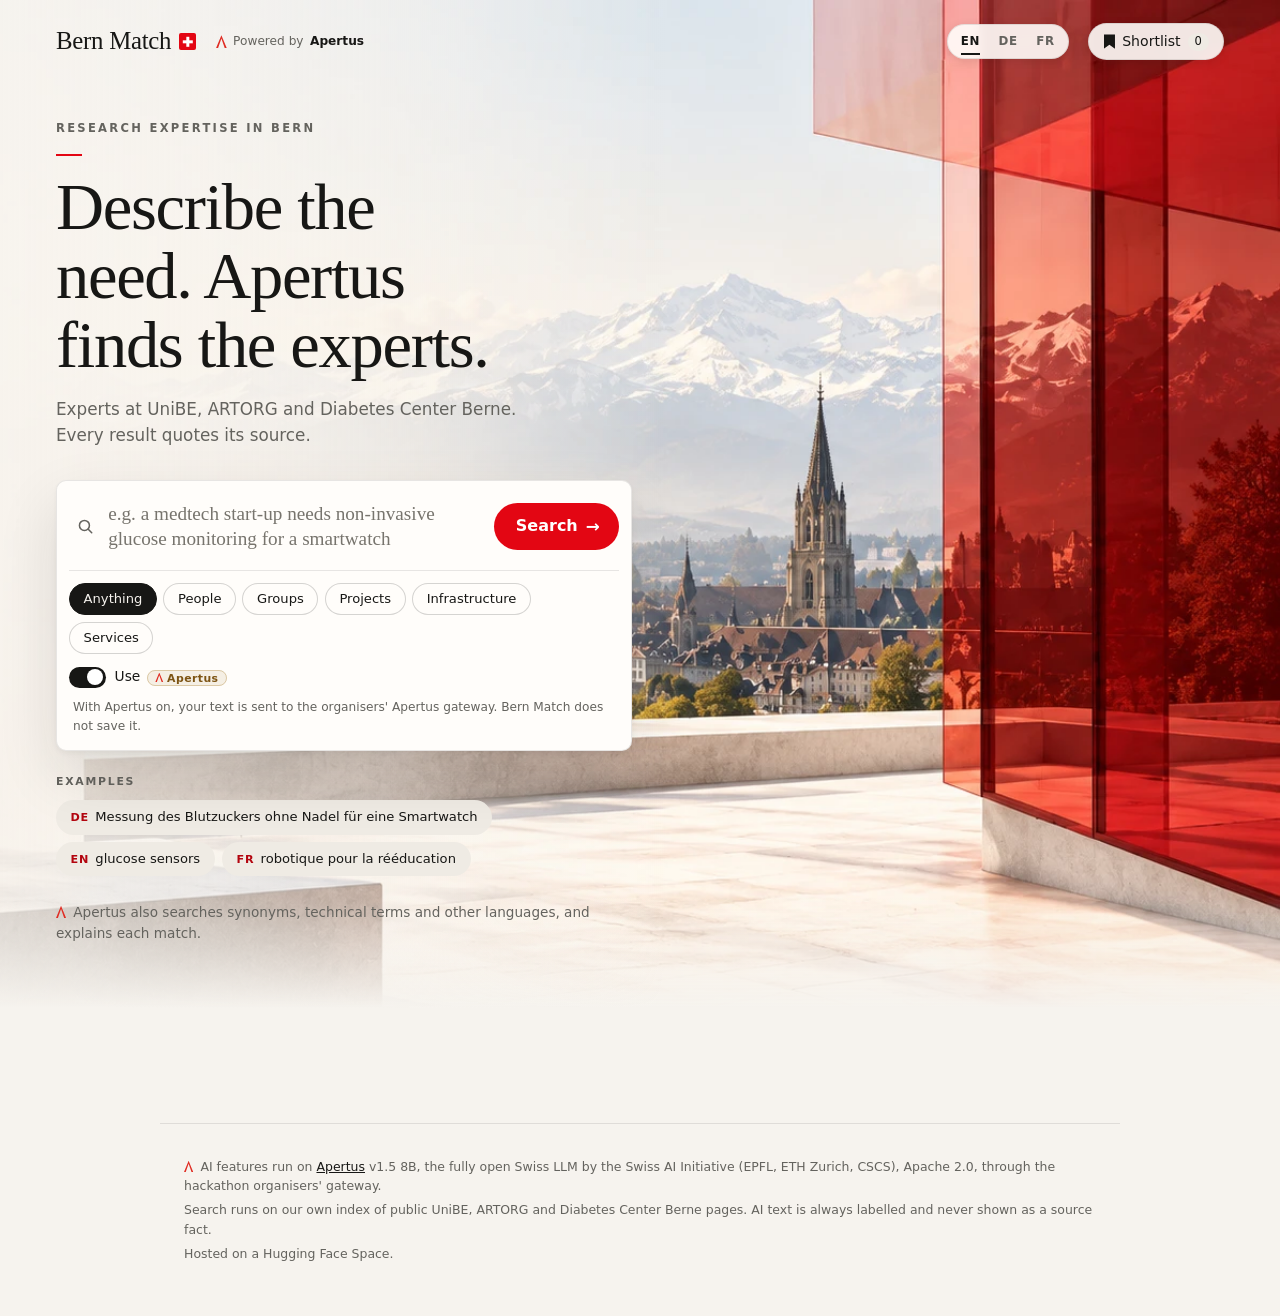
==== app/static/index.html @ 0f64361b "UI: contacts first; institutions and general pages fold away The administration needs someone to cal" ====
<!doctype html>
<html lang="en">
<head>
  <meta charset="utf-8">
  <meta name="viewport" content="width=device-width, initial-scale=1">
  <meta name="color-scheme" content="light dark">
  <title>Bern Match</title>
  <link rel="preload" as="image" href="hero.webp" type="image/webp">
  <link rel="stylesheet" href="style.css?v=8">
</head>
<body>
  <!-- data-i18n* attributes name the text's key in i18n.js; the English below is the default. -->
  <a class="skip" href="#results" data-i18n="skip">Skip to results</a>
  <header class="top">
    <a class="brand" id="home" href="./" title="Back to the start page" data-i18n-title="top.home">Bern Match <span class="logo" aria-hidden="true"></span></a>
    <a class="powered" href="https://www.apertus-ai.org/" target="_blank" rel="noopener noreferrer" title="Apertus: the fully open Swiss LLM by EPFL, ETH Zurich and CSCS" data-i18n-title="top.poweredTitle">
      <i class="ap" aria-hidden="true"></i><span data-i18n="top.powered">Powered by</span> <b>Apertus</b>
    </a>
    <div class="langs" role="group" aria-label="Language" data-i18n-aria="lang.aria">
      <button type="button" data-lang="en" lang="en" title="English">EN</button>
      <button type="button" data-lang="de" lang="de" title="Deutsch">DE</button>
      <button type="button" data-lang="fr" lang="fr" title="Français">FR</button>
    </div>
    <button type="button" id="shortlist-toggle" class="ghost" aria-controls="shortlist" aria-expanded="false">
      <span data-i18n="top.shortlist">Shortlist</span> <span id="shortlist-count" class="count">0</span>
    </button>
  </header>
  <main>
    <section class="hero" id="hero">
      <div class="hero-copy">
      <p class="eyebrow" data-i18n="hero.eyebrow">Research expertise in Bern</p>
      <h1 data-i18n="hero.h1">Describe the need. Apertus finds the experts.</h1>
      <p class="sub" data-i18n="hero.sub">Experts at UniBE, ARTORG and Diabetes Center Berne. Every result quotes its source.</p>
      <form id="form" role="search">
        <label for="query" class="sr" data-i18n="hero.queryLabel">Keywords, a question, or a pasted company description</label>
        <div class="searchbox">
          <svg class="icon" viewBox="0 0 24 24" aria-hidden="true" fill="none" stroke="currentColor" stroke-width="2" stroke-linecap="round"><circle cx="11" cy="11" r="6.5"/><path d="m16 16 4.5 4.5"/></svg>
          <textarea id="query" rows="2" maxlength="2000" placeholder="e.g. a medtech start-up needs non-invasive glucose monitoring for a smartwatch" data-i18n-placeholder="hero.placeholder"></textarea>
          <button type="submit" class="primary" data-i18n="hero.search">Search</button>
        </div>
        <div class="row">
          <div class="chips" role="radiogroup" aria-label="Looking for" data-i18n-aria="hero.lookingFor" id="type-chips"></div>
          <label class="switch" title="On: Apertus finds other wordings, re-ranks and explains each card (everything it adds is labelled as AI). Off: fast keyword and meaning search only, no AI." data-i18n-title="hero.switchTitle">
            <input type="checkbox" id="interpret" checked>
            <span class="track" aria-hidden="true"></span>
            <span><span data-i18n="hero.use">Use</span> <span class="ai-tag">Apertus</span></span>
          </label>
        </div>
        <p class="privacy" data-i18n="hero.privacy">With Apertus on, your text is sent to the organisers' Apertus gateway. Bern Match does not save it.</p>
      </form>
      <div class="examples-wrap">
        <span class="examples-label" data-i18n="hero.try">Examples</span>
        <div class="examples" id="examples" aria-label="Example queries" data-i18n-aria="hero.examples"></div>
      </div>
      <p class="howto"><i class="ap" aria-hidden="true"></i><span data-i18n="hero.howto">Apertus also searches synonyms, technical terms and other languages, and explains each match.</span></p>
      </div>
    </section>
    <div id="summary" class="summary" hidden></div>
    <p id="status" class="status" role="status" aria-live="polite"></p>
    <section id="outcome" class="outcome" hidden aria-live="polite"></section>
    <section id="people" class="people" hidden aria-label="People to contact" data-i18n-aria="people.title"></section>
    <details id="limits-box" class="limits" hidden>
      <summary data-i18n="limits.summary">About these results</summary>
      <ul id="limitations" class="limitations"></ul>
    </details>
    <section id="needs" class="needs" hidden aria-live="polite"></section>
    <section id="results" aria-label="Results" data-i18n-aria="results.aria"></section>
  </main>
  <footer class="credit">
    <p><i class="ap" aria-hidden="true"></i><span data-i18n="footer.ai1">AI features run on</span> <a href="https://www.apertus-ai.org/" target="_blank" rel="noopener noreferrer">Apertus</a><span data-i18n="footer.ai2"> v1.5 8B, the fully open Swiss LLM by the Swiss AI Initiative (EPFL, ETH Zurich, CSCS), Apache 2.0, through the hackathon organisers' gateway.</span></p>
    <p data-i18n="footer.search">Search runs on our own index of public UniBE, ARTORG and Diabetes Center Berne pages. AI text is always labelled and never shown as a source fact.</p>
    <p data-i18n="footer.host">Hosted on a Hugging Face Space.</p>
  </footer>
  <aside id="shortlist" class="drawer" hidden aria-label="Shortlist" data-i18n-aria="sl.title">
    <div class="drawer-head">
      <h2 data-i18n="sl.title">Shortlist</h2>
      <button type="button" id="shortlist-close" class="ghost" aria-label="Close shortlist" data-i18n-aria="sl.close">✕</button>
    </div>
    <p class="meta" data-i18n="sl.intro">Your selections for this session. Select and exclude are sent as feedback; notes stay in this browser tab and are never sent.</p>
    <h3><span data-i18n="sl.selected">Selected</span> <span class="meta" data-i18n="sl.reorder">(drag or use the arrows to reorder)</span></h3>
    <ol id="sl-selected" class="sl"></ol>
    <label class="sl-note-label" for="sl-list-note" data-i18n="sl.listNoteLabel">Analyst note for the whole list (your text, not a source fact)</label>
    <textarea id="sl-list-note" class="sl-note" rows="2" maxlength="2000"></textarea>
    <label class="inline"><input type="checkbox" id="sl-include-request"> <span data-i18n="sl.includeRequest">Include my request text in the export</span></label>
    <label class="inline"><input type="checkbox" id="sl-include-ai"> <span data-i18n="sl.includeAi">Include Apertus' assessments (AI text, labelled; may repeat details of your request)</span></label>
    <div class="sl-actions">
      <button type="button" id="sl-export" class="primary" data-i18n="sl.exportPdf">Export PDF</button>
      <button type="button" id="sl-json" class="ghost" data-i18n="sl.json">Download JSON</button>
      <button type="button" id="sl-brief" class="ghost" data-i18n="sl.brief">Draft brief (Apertus)</button>
      <button type="button" id="sl-email" class="ghost" data-i18n="sl.email" disabled>Draft e-mail (Apertus)</button>
    </div>
    <div id="sl-ai-out" class="sl-ai-out" aria-live="polite"></div>
    <h3 data-i18n="sl.excluded">Excluded</h3>
    <ul id="sl-excluded" class="sl"></ul>
  </aside>
  <section id="print-view" aria-hidden="true"></section>
  <script src="i18n.js?v=8"></script>
  <script src="app.js?v=8"></script>
</body>
</html>
---- app/static/style.css ----
/* Bern Match: "Swiss Editorial" design. Warm ivory, editorial serif, black text, Swiss-red accents.
   No web fonts are loaded: the serif and sans stacks use fonts already on the viewer's system. */
:root {
  --bg: #f6f3ee; --panel: #fffdfa; --text: #171715; --muted: #64635e; --muted-2: #77746d;
  --line: rgba(25, 25, 22, .10); --line-strong: rgba(25, 25, 22, .18);
  --red: #e30613; --red-hover: #c90511; --red-text: #b3050f; --red-soft: rgba(227, 6, 19, .07);
  --accent: var(--red-text); --accent-2: var(--red); --accent-text: #fff;
  --quote-bg: #f7f4ee; --quote-line: rgba(25, 25, 22, .28);
  --mark: #fbe7b0; --ai-bg: #f5efe4; --ai-line: #dcc9a6; --ai: #7d5413;
  --unibe: #c8102e; --artorg: #0b7a75; --dcb: #b45309; --other: #77746d; --tag-text: #fff;
  --ok: #e3efe2; --warn: #f7ead0; --neutral: #efebe4;
  --shadow: 0 1px 2px rgba(23, 23, 21, .04), 0 10px 30px rgba(23, 23, 21, .06);
  --shadow-hover: 0 2px 4px rgba(23, 23, 21, .05), 0 16px 40px rgba(23, 23, 21, .10);
  --serif: "Iowan Old Style", "Palatino Linotype", "Book Antiqua", Palatino, "Source Serif Pro", Georgia, "Times New Roman", serif;
  --sans: "Inter", "Segoe UI Variable Text", "Segoe UI", system-ui, -apple-system, "Helvetica Neue", Arial, sans-serif;
  --ease: cubic-bezier(.2, .7, .2, 1);
  --apertus: #e02d24;
}
@media (prefers-color-scheme: dark) {
  :root {
    --bg: #141311; --panel: #1c1b18; --text: #f2efe8; --muted: #b0aca3; --muted-2: #9a968d;
    --line: rgba(255, 255, 255, .10); --line-strong: rgba(255, 255, 255, .18);
    --red: #e30613; --red-hover: #ff2a36; --red-text: #ff6b6b; --red-soft: rgba(255, 80, 80, .10);
    --quote-bg: #22201c; --quote-line: rgba(255, 255, 255, .28);
    --mark: #5c4a12; --ai-bg: #2a2418; --ai-line: #6b5631; --ai: #e5c48a;
    --ok: #1e3324; --warn: #3d3015; --neutral: #2a2824;
    --shadow: 0 1px 2px rgba(0, 0, 0, .4); --shadow-hover: 0 10px 28px rgba(0, 0, 0, .5);
    --unibe: #ff6b81; --artorg: #4fd1c5; --dcb: #f6ad55; --other: #9a968d; --tag-text: #141311;
  }
}
* { box-sizing: border-box; }
/* hidden always wins: .summary { display: flex } used to keep the summary pill visible when hidden */
[hidden] { display: none !important; }
body { font-family: var(--sans); margin: 0; background: var(--bg); color: var(--text); line-height: 1.55;
  -webkit-font-smoothing: antialiased; text-rendering: optimizeLegibility; }
.sr { position: absolute; width: 1px; height: 1px; overflow: hidden; clip: rect(0 0 0 0); white-space: nowrap; }
.skip { position: absolute; left: -999px; top: 0; background: var(--panel); padding: .5rem; z-index: 10; }
.skip:focus { left: .5rem; top: .5rem; }
:focus-visible { outline: 2px solid var(--red); outline-offset: 2px; }
a { color: var(--red-text); }

/* Header */
.top { display: flex; align-items: center; gap: 1.25rem; max-width: 76rem; margin: 0 auto; padding: 1.4rem 1.5rem 0; }
.brand { color: var(--text); text-decoration: none; font-family: var(--serif); font-size: 1.55rem; letter-spacing: -.01em; display: inline-flex; align-items: center; gap: .5rem; white-space: nowrap; }
/* The Swiss cross, drawn in CSS (no image file) */
.logo { position: relative; display: inline-block; width: 1.05rem; height: 1.05rem; background: var(--red); border-radius: 2px; font-size: 0; flex-shrink: 0; }
.logo::before, .logo::after { content: ""; position: absolute; background: #fff; left: 50%; top: 50%; transform: translate(-50%, -50%); }
.logo::before { width: 62%; height: 20%; } .logo::after { width: 20%; height: 62%; }
main { max-width: 76rem; margin: 0 auto; padding: 0 1.5rem 4rem; }
main > :not(.hero) { max-width: 60rem; margin-left: auto; margin-right: auto; }

/* Welcome: a full-width photo of Bern (hero.webp) behind the heading and the search composer.
   The copy sits on the photo's bright, misty left side; a soft ivory fade keeps it readable. */
/* The full-width hero uses 100vw, which includes the scrollbar: clip the few pixels it adds */
html, body { overflow-x: clip; }
/* Welcome -> results: copy and photo fade out before the search box glides to the top (app.js) */
body.leaving .hero-copy > :not(#form) { opacity: 0; transform: translateY(-8px); transition: opacity .26s ease, transform .26s ease; }
body.leaving .hero::before, body.leaving .hero::after { animation: fadeaway .26s ease forwards; }
@keyframes fadeaway { to { opacity: 0; } }
body:not(.searched) .top { position: absolute; left: 0; right: 0; z-index: 2; }
/* Over the photo the language and shortlist controls sit on red glass: give them an ivory pill */
body:not(.searched) .langs, body:not(.searched) #shortlist-toggle { background: rgba(255, 253, 250, .9); border: 1px solid var(--line);
  border-radius: 99px; box-shadow: 0 2px 10px rgba(23, 23, 21, .10); -webkit-backdrop-filter: blur(6px); backdrop-filter: blur(6px); }
body:not(.searched) .langs { padding: 0 .3rem; }
@media (prefers-color-scheme: dark) {
  body:not(.searched) .langs, body:not(.searched) #shortlist-toggle { background: rgba(28, 27, 24, .88); }
}
.hero { position: relative; isolation: isolate; display: flex; align-items: center;
  margin: 0 calc(50% - 50vw); padding: 7.5rem max(1.5rem, calc(50vw - 36.5rem)) 4rem;
  min-height: min(56rem, 100vh); overflow: hidden; }
.hero::before, .hero::after { content: ""; position: absolute; inset: 0; z-index: -1; pointer-events: none; }
.hero::before { background: url("hero.webp") center right / cover no-repeat, var(--bg); animation: settle 1.4s var(--ease) both; }
.hero::after { background: linear-gradient(90deg, rgba(246, 243, 238, .82) 0%, rgba(246, 243, 238, .55) 30%, rgba(246, 243, 238, 0) 52%),
  linear-gradient(0deg, var(--bg) 0, rgba(246, 243, 238, 0) 7rem); }
@media (prefers-color-scheme: dark) {
  .hero::after { background: linear-gradient(90deg, rgba(20, 19, 17, .9) 0%, rgba(20, 19, 17, .7) 34%, rgba(20, 19, 17, .1) 60%),
    linear-gradient(0deg, var(--bg) 0, rgba(20, 19, 17, 0) 7rem); }
}
.hero-copy { position: relative; z-index: 1; width: min(36rem, 100%); animation: rise .7s .15s var(--ease) both; }
.eyebrow { margin: 0 0 1rem; font-size: .72rem; font-weight: 600; letter-spacing: .2em; text-transform: uppercase; color: var(--muted); }
.eyebrow::after { content: ""; display: block; width: 1.6rem; height: 2px; background: var(--red); margin-top: 1rem; }
.hero h1 { font-family: var(--serif); font-weight: 400; font-size: clamp(2.4rem, 5.2vw, 4.3rem); line-height: 1.04; letter-spacing: -.02em; margin: 0 0 1rem; max-width: 14ch; text-wrap: balance; }
.sub { color: var(--muted); margin: 0 0 2rem; max-width: 30rem; font-size: 1.05rem; }
.hero #form { animation: rise .7s .3s var(--ease) both; box-shadow: 0 2px 6px rgba(23, 23, 21, .05), 0 24px 60px rgba(23, 23, 21, .12); }
body.searched .hero { display: block; min-height: 0; margin: 0 auto; padding: 1.5rem 0 .5rem; max-width: 60rem; overflow: visible; }
body.searched .hero::before, body.searched .hero::after { display: none; }
body.searched .hero h1, body.searched .hero .sub, body.searched .eyebrow, body.searched .examples-wrap,
body.searched .howto { display: none; }
body.searched .hero-copy, body.searched .hero #form { animation: none; width: auto; }

/* The floating search composer */
#form { background: var(--panel); border: 1px solid var(--line); border-radius: 10px; padding: .6rem .75rem .9rem; box-shadow: var(--shadow); }
.searchbox { display: flex; gap: .6rem; align-items: center; padding: .1rem 0 .55rem; border-bottom: 1px solid var(--line); }
.searchbox .icon { width: 1.15rem; height: 1.15rem; flex-shrink: 0; margin-left: .45rem; color: var(--muted); }
textarea { width: 100%; padding: .9rem 1rem; font: inherit; font-size: 1.05rem; background: var(--panel); color: var(--text);
  border: 1px solid var(--line); border-radius: 8px; resize: vertical; }
.searchbox textarea { border: 0; resize: none; padding: .55rem .25rem; min-height: 3.1rem; font-family: var(--serif); font-size: 1.2rem; line-height: 1.35; background: transparent; }
.searchbox textarea::placeholder { color: var(--muted-2); }
.searchbox textarea:focus-visible { outline: none; }
#form:focus-within { border-color: var(--line-strong); box-shadow: var(--shadow-hover); }
.row { display: flex; gap: .75rem; align-items: center; justify-content: space-between; margin-top: .75rem; flex-wrap: wrap; }
.chips { display: flex; gap: .4rem; flex-wrap: wrap; justify-content: flex-start; }
.chip { border: 1px solid var(--line-strong); background: var(--panel); color: var(--text); border-radius: 99px; padding: .32rem .85rem; font: inherit; font-size: .82rem;
  cursor: pointer; transition: background .18s, border-color .18s, color .18s; min-height: 2rem; }
.chip:hover { border-color: var(--text); }
.chip[aria-checked="true"] { background: var(--text); color: var(--bg); border-color: var(--text); }

.switch { display: inline-flex; align-items: center; gap: .55rem; font-size: .86rem; font-weight: 500; cursor: pointer; user-select: none; }
.switch input { position: absolute; opacity: 0; width: 1px; height: 1px; }
.switch .track { width: 2.3rem; height: 1.3rem; border-radius: 99px; background: var(--line-strong); position: relative; transition: background .2s; flex-shrink: 0; }
.switch .track::after { content: ""; position: absolute; top: .15rem; left: .15rem; width: 1rem; height: 1rem; border-radius: 50%; background: #fff;
  box-shadow: 0 1px 3px rgba(0,0,0,.25); transition: transform .2s var(--ease); }
.switch input:checked + .track { background: var(--text); }
.switch input:checked + .track::after { transform: translateX(1rem); }
.switch input:focus-visible + .track { outline: 2px solid var(--red); outline-offset: 2px; }
.ai-tag { font-size: .68rem; font-weight: 600; letter-spacing: .04em; padding: .05rem .45rem; border-radius: 99px; color: var(--ai); background: var(--ai-bg); border: 1px solid var(--ai-line); margin-left: .15rem; }

.examples-wrap { display: flex; gap: .6rem; align-items: center; flex-wrap: wrap; margin-top: 1.4rem; }
.examples-label { font-size: .68rem; color: var(--muted); font-weight: 600; text-transform: uppercase; letter-spacing: .16em; }
.examples { display: flex; gap: .45rem; flex-wrap: wrap; }
.example { border: 1px solid transparent; background: var(--neutral); color: var(--text); border-radius: 99px; padding: .38rem .85rem; font: inherit; font-size: .82rem; cursor: pointer;
  transition: background .18s, border-color .18s, transform .18s var(--ease); min-height: 2rem; }
.example:hover { border-color: var(--line-strong); background: var(--panel); transform: translateY(-1px); }
.example .lang { font-weight: 700; margin-right: .4rem; color: var(--red-text); font-size: .7rem; letter-spacing: .06em; }

.howto { margin: 1.6rem 0 0; max-width: 34rem; font-size: .85rem; color: var(--muted); }
.howto .ap { margin-right: .45rem; }
.eyebrow .ai-tag { margin: 0 .3rem 0 0; }
.also { display: flex; flex-wrap: wrap; gap: .4rem; align-items: center; margin: .35rem 0 .6rem; }
.also .wording { font-size: .84rem; padding: .25rem .7rem; border-radius: 99px; background: var(--panel); border: 1px solid var(--ai-line); }
button.wording { font: inherit; font-size: .84rem; color: var(--text); cursor: pointer; transition: border-color .18s; }
button.wording:hover { border-color: var(--ai); }
.best-fits .chip { margin: .15rem .3rem .15rem 0; }
.also .wording .lang { font-size: .68rem; font-weight: 700; color: var(--ai); margin-right: .35rem; text-transform: uppercase; }
.needs details.refine { margin-top: .5rem; }
.needs details.refine > summary { cursor: pointer; color: var(--ai); font-weight: 600; font-size: .88rem; width: fit-content; }
.badge.moved-badge { color: var(--ai); font-weight: 600; }

/* Buttons */
button { font: inherit; cursor: pointer; }
button.primary { background: var(--red); color: #fff; border: 0; border-radius: 99px; padding: .7rem 1.2rem .7rem 1.35rem; font-weight: 600; white-space: nowrap;
  display: inline-flex; align-items: center; gap: .5rem; min-height: 2.75rem; transition: background .18s, transform .18s var(--ease); }
button.primary::after { content: "\2192"; font-size: 1.05em; line-height: 1; }
button.primary:hover { background: var(--red-hover); transform: translateX(1px); }
button.ghost { background: var(--panel); color: var(--text); border: 1px solid var(--line-strong); border-radius: 99px; padding: .42rem .9rem; transition: border-color .18s; }
button.ghost:hover { border-color: var(--text); }
button.small { padding: .3rem .75rem; font-size: .8rem; border: 1px solid var(--line-strong); background: var(--panel); color: var(--text); border-radius: 99px;
  transition: border-color .18s, background .18s, color .18s; min-height: 2rem; }
button.small:hover { border-color: var(--text); }
button.small[aria-pressed="true"] { background: var(--text); color: var(--bg); border-color: var(--text); }
.count { display: inline-block; min-width: 1.3rem; text-align: center; background: var(--neutral); border-radius: 99px; font-size: .72rem; padding: 0 .35rem; }
#shortlist-toggle { display: inline-flex; align-items: center; gap: .45rem; border-color: transparent; background: transparent; font-size: .88rem; font-weight: 500; }
#shortlist-toggle::before { content: ""; width: .7rem; height: .9rem; background: currentColor; clip-path: polygon(0 0, 100% 0, 100% 100%, 50% 72%, 0 100%); }
#shortlist-toggle:hover { border-color: var(--line-strong); }

/* Status, outcome, limits */
.summary { display: flex; gap: .5rem; flex-wrap: wrap; margin: .5rem auto; }
.pill, .badge { font-size: .72rem; font-weight: 500; padding: .14rem .6rem; border-radius: 99px; background: var(--neutral); color: var(--text); display: inline-block; }
.pill.latency { background: var(--ok); }
.status { min-height: 1.4rem; color: var(--muted); font-size: .9rem; }
.status.error { color: var(--red-text); }
.status .skip-wait { margin-left: .4rem; }
.outcome .chips .chip, .clarify .chip { text-align: left; }
.ask { display: flex; gap: .5rem; align-items: center; flex-wrap: wrap; margin-top: .6rem; }
.ask input { flex: 1; min-width: 12rem; padding: .6rem .8rem; font: inherit; background: var(--panel); color: var(--text);
  border: 1px solid var(--line-strong); border-radius: 8px; }
.ask input:focus-visible { outline: 2px solid var(--red); outline-offset: 1px; }
.ask button.primary { padding: .5rem 1rem; }
.clarify .chips { justify-content: flex-start; margin: .2rem 0; }
.clarify .ask input { border-color: var(--ai-line); }
.status.warn { color: #9a6410; }
.status.loading::before { content: ""; display: inline-block; width: .7rem; height: .7rem; margin-right: .5rem; border-radius: 50%; border: 2px solid var(--line-strong); border-top-color: var(--red); animation: spin .8s linear infinite; vertical-align: -1px; }
.limitations { color: var(--muted); font-size: .85rem; padding-left: 1.1rem; margin: .4rem 0 0; }
.limits { font-size: .85rem; color: var(--muted); margin: .25rem auto .5rem; }
.limits summary { cursor: pointer; width: fit-content; }
.limits[hidden] { display: none; }

.outcome { background: var(--panel); border: 1px solid var(--line); border-top: 2px solid var(--red); border-radius: 6px; padding: 1rem 1.25rem; margin: .75rem auto; box-shadow: var(--shadow); animation: rise .32s var(--ease) both; }
.outcome h2 { font-family: var(--serif); font-weight: 400; font-size: 1.3rem; margin: 0 0 .25rem; }
.outcome .chips { justify-content: flex-start; }

/* Contacts first: institutions and general pages fold into one section below the people and teams */
.other-pages { margin: 1.5rem 0 1rem; padding-top: 1rem; border-top: 1px solid var(--line-strong); }
.other-pages > summary { cursor: pointer; width: fit-content; font-weight: 600; color: var(--text); }
.other-pages > .meta { margin: .3rem 0 .4rem; }
.other-pages .card { box-shadow: none; }
.card h3 .rank { display: none; } /* ranks are out of order once contacts come first */

/* People to contact: a short row of person cards above the results */
.people { margin: 1rem auto .25rem; }
.people h2 { font-family: var(--serif); font-weight: 400; font-size: 1.45rem; margin: 0; }
.people > .meta { margin: .15rem 0 .7rem; }
.people-row { display: grid; grid-template-columns: repeat(auto-fit, minmax(14rem, 1fr)); gap: .75rem; }
.person-card { background: var(--panel); border: 1px solid var(--line); border-top: 2px solid var(--red); border-radius: 6px; padding: .9rem 1rem .8rem;
  box-shadow: var(--shadow); display: flex; flex-direction: column; transition: box-shadow .2s var(--ease), transform .2s var(--ease); }
.person-card:hover { box-shadow: var(--shadow-hover); transform: translateY(-2px); }
.person-card.appear { animation: rise .34s var(--ease) both; }
.person-card h3 { margin: 0; font-family: var(--serif); font-weight: 400; font-size: 1.25rem; line-height: 1.2; }
.person-line { margin: .3rem 0 .7rem; font-size: .86rem; color: var(--muted); flex: 1; }
.person-actions { display: flex; align-items: center; justify-content: space-between; gap: .5rem; padding-top: .6rem; border-top: 1px solid var(--line); }
.person-actions .src { font-size: .82rem; font-weight: 600; color: var(--red-text); text-decoration: none; }
.person-actions .src:hover { text-decoration: underline; }

/* Result cards: type label, serif title, affiliation, fields, quotes, divider, actions */
.card { position: relative; background: var(--panel); border: 1px solid var(--line); border-radius: 6px; padding: 1.25rem 1.4rem 1.1rem; margin: 1rem 0; box-shadow: var(--shadow);
  transition: box-shadow .2s var(--ease), transform .2s var(--ease); }
.card:hover { box-shadow: var(--shadow-hover); transform: translateY(-2px); }
.kicker { margin: 0 0 .3rem; font-size: .66rem; font-weight: 600; letter-spacing: .16em; text-transform: uppercase; color: var(--muted); }
.more-quotes { margin-top: .6rem; font-size: .86rem; }
.more-quotes > summary { cursor: pointer; color: var(--red-text); width: fit-content; font-weight: 500; }
.more-values > summary { cursor: pointer; color: var(--red-text); width: fit-content; font-size: .86rem; }
.evidence .src { font-weight: 600; text-decoration: none; color: var(--red-text); }
.evidence .src:hover { text-decoration: underline; }
.card.appear { animation: rise .34s var(--ease) both; }
.card.flash { animation: flash 1.6s ease; }
.card.excluded { opacity: .5; }
.card-head { display: flex; justify-content: space-between; gap: 1rem; align-items: flex-start; }
.card h3 { margin: 0; font-family: var(--serif); font-weight: 400; font-size: 1.5rem; line-height: 1.15; letter-spacing: -.01em; }
.card h3 .rank { color: var(--muted-2); font-family: var(--sans); font-size: .8rem; font-weight: 500; margin-right: .5rem; vertical-align: .25em; }
.tags { display: flex; gap: .35rem; flex-wrap: wrap; margin: .55rem 0 .45rem; }
/* Source and type badges stay quiet: a coloured dot, not a coloured block */
.tag-unibe, .tag-artorg, .tag-dcb { background: transparent; border: 1px solid var(--line-strong); color: var(--text); }
.tag-unibe::before, .tag-artorg::before, .tag-dcb::before { content: ""; display: inline-block; width: .45rem; height: .45rem; border-radius: 50%; margin-right: .35rem; vertical-align: .05em; }
.tag-unibe::before { background: var(--unibe); } .tag-artorg::before { background: var(--artorg); } .tag-dcb::before { background: var(--dcb); }
.fresh-stale { background: var(--warn); } .fresh-fresh { background: var(--ok); }
.actions { display: flex; gap: .35rem; flex-shrink: 0; }
.act-select::before { content: ""; display: inline-block; width: .55rem; height: .72rem; margin-right: .4rem; vertical-align: -.05em;
  background: currentColor; clip-path: polygon(0 0, 100% 0, 100% 100%, 50% 72%, 0 100%); }
button.small.act-select[aria-pressed="true"] { background: var(--red); border-color: var(--red); color: #fff; }
.reason { margin: .35rem 0 .6rem; }
.fields { display: grid; grid-template-columns: 9rem 1fr; gap: .3rem .9rem; margin: .2rem 0 .7rem; font-size: .93rem; }
.fields dt { color: var(--muted); font-size: .8rem; text-transform: uppercase; letter-spacing: .08em; padding-top: .15rem; }
.fields dd { margin: 0; }
.notstated { color: var(--muted); font-size: .8rem; font-style: italic; margin: 0 0 .6rem; }
/* Source quotes: serif, a thin rule, never tinted like AI text */
.evidence { margin: .6rem 0 0; padding: .55rem .9rem; border-left: 2px solid var(--quote-line); background: var(--quote-bg); border-radius: 0 4px 4px 0; }
.evidence p { margin: .2rem 0; }
.evidence .quote { font-family: var(--serif); font-size: 1.02rem; line-height: 1.45; }
mark { background: var(--mark); color: inherit; border-radius: 2px; padding: 0 .1rem; }
.meta { font-size: .76rem; color: var(--muted); word-break: break-word; }
.meta a { color: var(--red-text); }
.inline { font-size: .85rem; color: var(--muted); }
.drawer > label.inline { display: flex; gap: .4rem; align-items: flex-start; margin: .35rem 0; } /* one option per line */

/* Static placeholders while retrieval runs: same rough shape as a card, a slow gentle pulse */
.skeleton { height: 10rem; border-radius: 6px; margin: 1rem 0; background: var(--panel); border: 1px solid var(--line); position: relative; overflow: hidden; animation: breathe 1.6s ease-in-out infinite; }
.skeleton::before, .skeleton::after { content: ""; position: absolute; left: 1.4rem; height: .7rem; border-radius: 3px; background: var(--neutral); }
.skeleton::before { top: 1.4rem; width: 5rem; height: .5rem; }
.skeleton::after { top: 2.4rem; width: 45%; height: 1.2rem; box-shadow: 0 2.4rem 0 -.2rem var(--neutral), 0 3.6rem 0 -.2rem var(--neutral); }

/* Apertus (AI) blocks: warm sand, clearly apart from source quotes */
.needs { background: var(--ai-bg); border: 1px solid var(--ai-line); border-radius: 6px; padding: 1rem 1.2rem; margin: .9rem auto; animation: rise .32s var(--ease) both; }
.needs .ai-head { display: flex; align-items: center; gap: .5rem; margin: 0 0 .25rem; font-weight: 600; }
.needs .busy-line { display: flex; align-items: center; gap: .5rem; margin: 0; }
.needs h3 { font-size: .92rem; margin: .75rem 0 .25rem; }
.needs .busy::before { content: "\25CF"; color: var(--ai-line); margin-right: .4rem; animation: pulse 1.2s ease-in-out infinite; }
.needlist { list-style: none; padding: 0; margin: 0; }
.needlist li { display: flex; gap: .5rem; align-items: center; margin: .25rem 0; flex-wrap: wrap; }
.needlist input[type=text], .needs input[type=text] { flex: 1; padding: .4rem .5rem; font: inherit; background: var(--panel); color: var(--text); border: 1px solid var(--line-strong); border-radius: 6px; }
.needlist.suggested li { color: var(--muted); font-style: italic; }
.synthetic { background: var(--warn); padding: .3rem .6rem; border-radius: 6px; font-size: .8rem; }
.assessment { margin: .7rem 0 .5rem; padding: .6rem .9rem; border-left: 2px solid var(--ai-line); background: var(--ai-bg); border-radius: 0 4px 4px 0; animation: unfold .3s var(--ease) both; }
.badge.cat-direct_match { background: var(--ok); } .badge.cat-related_capability { background: var(--warn); }
.badge.cat-insufficient_evidence { background: var(--neutral); color: var(--muted); }
.privacy { color: var(--muted); font-size: .76rem; margin: .65rem .25rem 0; }
.cited { margin: .35rem 0 .35rem .5rem; padding: .35rem .7rem; border-left: 2px solid var(--quote-line); background: var(--quote-bg); }
.cited .quote { margin: 0 0 .2rem; font-family: var(--serif); }
.pv-ai { border: 1px solid var(--ai-line); background: var(--ai-bg); padding: .4rem .7rem; margin: .5rem 0; }
.pv-ai h3 { font-size: .85rem; margin: 0 0 .2rem; }

/* Shortlist drawer */
.drawer { position: fixed; top: 0; right: 0; bottom: 0; width: min(24rem, 100%); background: var(--panel); border-left: 1px solid var(--line); box-shadow: -12px 0 40px rgba(0,0,0,.12);
  padding: 1.25rem; overflow-y: auto; z-index: 5; animation: slidein .26s var(--ease) both; }
.drawer[hidden] { display: none; }
.drawer h2 { margin-top: 0; font-family: var(--serif); font-weight: 400; font-size: 1.6rem; }
.drawer h3 { font-size: .9rem; }
.sl { list-style: none; padding: 0; margin: 0 0 1rem; }
.sl li { display: flex; justify-content: space-between; gap: .5rem; align-items: center; padding: .3rem 0; border-bottom: 1px solid var(--line); }
.sl li.none { color: var(--muted); border: 0; font-size: .85rem; }

@keyframes spin { to { transform: rotate(360deg); } }
@keyframes breathe { 50% { opacity: .6; } }
@keyframes rise { from { opacity: 0; transform: translateY(14px); } to { opacity: 1; transform: none; } }
@keyframes settle { from { opacity: 0; transform: scale(1.025); } to { opacity: 1; transform: none; } }
@keyframes unfold { from { opacity: 0; transform: translateY(-4px); } to { opacity: 1; transform: none; } }
@keyframes slidein { from { opacity: 0; transform: translateX(16px); } to { opacity: 1; transform: none; } }
@keyframes flash { from { box-shadow: 0 0 0 2px var(--ai-line); } to { box-shadow: var(--shadow); } }
@keyframes pulse { 50% { opacity: .25; } }
@media (prefers-reduced-motion: reduce) {
  *, *::before, *::after { animation: none !important; transition: none !important; }
  .card:hover, .example:hover, button.primary:hover { transform: none; }
}

/* Apertus credit: their own red mark, used only for Apertus */
.powered { display: inline-flex; align-items: center; gap: .4rem; font-size: .76rem; color: var(--muted); text-decoration: none; transition: color .18s; }
.powered b { color: var(--text); font-weight: 600; }
.powered:hover { color: var(--text); }
.langs { margin-left: auto; }
/* The Apertus mark: a red "Λ" drawn with a clip-path (no image file) */
.ap, .ai-tag::before, .badge.moved-badge::before, .status.by-apertus::before {
  content: ""; display: inline-block; width: .74em; height: .9em; background: var(--apertus); flex-shrink: 0;
  clip-path: polygon(50% 0, 100% 100%, 81% 100%, 50% 27%, 19% 100%, 0 100%); vertical-align: -.08em; }
.ai-tag::before, .badge.moved-badge::before, .status.by-apertus::before { margin-right: .35em; }
.powered .ap { font-size: .9rem; }
.credit { max-width: 60rem; margin: 0 auto; padding: 1.75rem 1.5rem 3rem; border-top: 1px solid var(--line); font-size: .78rem; color: var(--muted); }
.credit p { margin: .3rem 0; }
.credit .ap { margin-right: .45rem; }
.credit a { color: var(--text); }
@media print { .credit, .powered { display: none; } }
.drawer-head { display: flex; justify-content: space-between; align-items: center; }

/* Tablet and phone: the illustration becomes a short band under the composer, then disappears */
@media (max-width: 60rem) {
  /* Tablet: the fade covers more of the photo so the copy stays readable */
  .hero { padding-top: 6.5rem; min-height: 0; }
  .hero::after { background: linear-gradient(90deg, rgba(246, 243, 238, .9) 0%, rgba(246, 243, 238, .7) 55%, rgba(246, 243, 238, .25) 100%),
    linear-gradient(0deg, var(--bg) 0, rgba(246, 243, 238, 0) 6rem); }
}
@media (max-width: 36rem) {
  .top { padding: 1rem 1rem 0; gap: .4rem; }
  .brand { font-size: 1.3rem; }
  /* Shortlist keeps its icon and count on phones; the word stays for screen readers */
  #shortlist-toggle { padding: .42rem .5rem; }
  #shortlist-toggle [data-i18n="top.shortlist"] { position: absolute; width: 1px; height: 1px; overflow: hidden; clip: rect(0 0 0 0); white-space: nowrap; }
  .langs button { padding: .45rem .4rem; }
  .powered { display: none; }
  main { padding: 0 1rem 3rem; }
  /* Phone: a simpler background, the photo stays as a faint wash behind the copy */
  .hero { padding: 5.5rem 1rem 2rem; }
  .hero::before { background-position: 72% center; }
  .hero::after { background: rgba(246, 243, 238, .84); }
  .hero h1 { font-size: 2.05rem; }
  #form { padding: .5rem .6rem .8rem; }
  .searchbox { flex-wrap: wrap; }
  .searchbox .icon { display: none; }
  .searchbox textarea { font-size: 1.08rem; }
  .searchbox button.primary { width: 100%; justify-content: center; }
  .fields { grid-template-columns: 1fr; gap: .1rem; }
  .fields dt { margin-top: .4rem; }
  .card { padding: 1rem 1rem .9rem; }
  .card h3 { font-size: 1.3rem; }
  .card-head { flex-direction: column; gap: .6rem; }
  .credit { padding: 1.5rem 1rem 2.5rem; }
}

/* T29: "Why this result?" panel, language path, reranked markers */
.why { margin-top: .8rem; padding-top: .7rem; border-top: 1px solid var(--line); font-size: .86rem; }
.why summary { cursor: pointer; color: var(--red-text); font-weight: 500; width: fit-content; }
.why-list { margin: .5rem 0 .3rem; padding-left: 1.1rem; }
.why-list li { margin: .2rem 0; }
.why-list .badge { margin: 0 .1rem; }
.why .fields { margin: .4rem 0 .2rem; }
.why .terms { display: flex; gap: .3rem; flex-wrap: wrap; }
.badge.lang { background: transparent; border: 1px solid var(--line-strong); }
.card.moved { border-color: var(--ai-line); }
.badge.moved-badge { background: var(--ai-bg); border: 1px solid var(--ai-line); }
@media print { .why { display: none; } }

/* T38: editable shortlist and print export */
.sl li.sl-entry { display: block; padding: .55rem 0; border-bottom: 1px solid var(--line); }
.sl-head { cursor: grab; }
.sl li.sl-entry.dragging { opacity: .5; }
.sl-head { display: flex; gap: .3rem; align-items: center; }
.sl-name { flex: 1; font-weight: 600; }
.sl-fields { display: flex; gap: .4rem; flex-wrap: wrap; margin: .3rem 0; font-size: .8rem; }
.sl-note-label { display: block; font-size: .76rem; color: var(--muted); margin-top: .35rem; }
.sl-note { width: 100%; font: inherit; font-size: .85rem; padding: .4rem; margin-top: .2rem; background: var(--panel); color: var(--text); border: 1px dashed var(--ai-line); border-radius: 6px; }
.sl-actions { display: flex; gap: .5rem; margin: .75rem 0 1rem; flex-wrap: wrap; }
.sl-actions button:disabled { opacity: .5; cursor: not-allowed; }
#print-view { display: none; }
@media print {
  body { background: #fff; color: #000; }
  body > *:not(#print-view) { display: none !important; }
  #print-view { display: block; font-size: 11pt; }
  #print-view h1 { font-size: 18pt; margin: 0 0 .2rem; }
  #print-view h2 { font-size: 13pt; margin: 1rem 0 .2rem; }
  #print-view h3 { font-size: 10pt; margin: .4rem 0 .1rem; }
  #print-view .meta { color: #444; font-size: 8.5pt; }
  #print-view .evidence { border-left: 2px solid #888; background: none; margin: .3rem 0; padding: .1rem .5rem; }
  #print-view .pv-note { border: 1px dashed #888; padding: .2rem .5rem; margin: .4rem 0; }
  #print-view .pv-entry { break-inside: avoid; }
  #print-view .pv-footer { margin-top: 1.2rem; border-top: 1px solid #888; padding-top: .3rem; }
}

/* T13 operator page */
.table-wrap { overflow-x: auto; }
#sources { border-collapse: collapse; width: 100%; font-size: .85rem; background: var(--panel); }
#sources th, #sources td { text-align: left; padding: .35rem .5rem; border-bottom: 1px solid var(--line); white-space: nowrap; }
#sources td:nth-child(n+2):nth-child(-n+6), #sources th:nth-child(n+2):nth-child(-n+6) { text-align: right; }
#token { flex: 1; padding: .45rem; font: inherit; background: var(--panel); color: var(--text); border: 1px solid var(--line); border-radius: 8px; }

/* T28: interface language switcher (EN / DE / FR): plain letters, the current one underlined */
.langs { display: inline-flex; gap: .15rem; }
.langs button { border: 0; background: transparent; color: var(--muted); font-size: .74rem; font-weight: 600; letter-spacing: .06em;
  padding: .45rem .5rem; position: relative; min-height: 2rem; }
.langs button:hover { color: var(--text); }
.langs button[aria-pressed="true"] { color: var(--text); }
.langs button[aria-pressed="true"]::after { content: ""; position: absolute; left: .5rem; right: .5rem; bottom: .2rem; height: 1.5px; background: var(--text); }
@media print { .langs { display: none; } }

/* T23/T24/T28: brief and e-mail draft in the shortlist */
.sl-ai-out { margin-top: .75rem; }
.br-entry { border-top: 1px solid var(--line); padding: .5rem 0; }
.ai-text .badge.ai, .badge.ai { font-size: .7rem; padding: 0 .35rem; border-radius: .3rem; background: var(--ai-bg); color: var(--ai); border: 1px solid var(--ai-line); }
.mt { font-style: italic; opacity: .85; }
.analyst { border-left: 3px solid var(--line-strong); padding-left: .5rem; }

/* Dark mode on tablets and phones: the fade over the hero photo stays dark under light text */
@media (prefers-color-scheme: dark) and (max-width: 60rem) {
  .hero::after { background: linear-gradient(90deg, rgba(20, 19, 17, .9) 0%, rgba(20, 19, 17, .78) 60%, rgba(20, 19, 17, .45) 100%),
    linear-gradient(0deg, var(--bg) 0, rgba(20, 19, 17, 0) 6rem); }
}
@media (prefers-color-scheme: dark) and (max-width: 36rem) { .hero::after { background: rgba(20, 19, 17, .86); } }
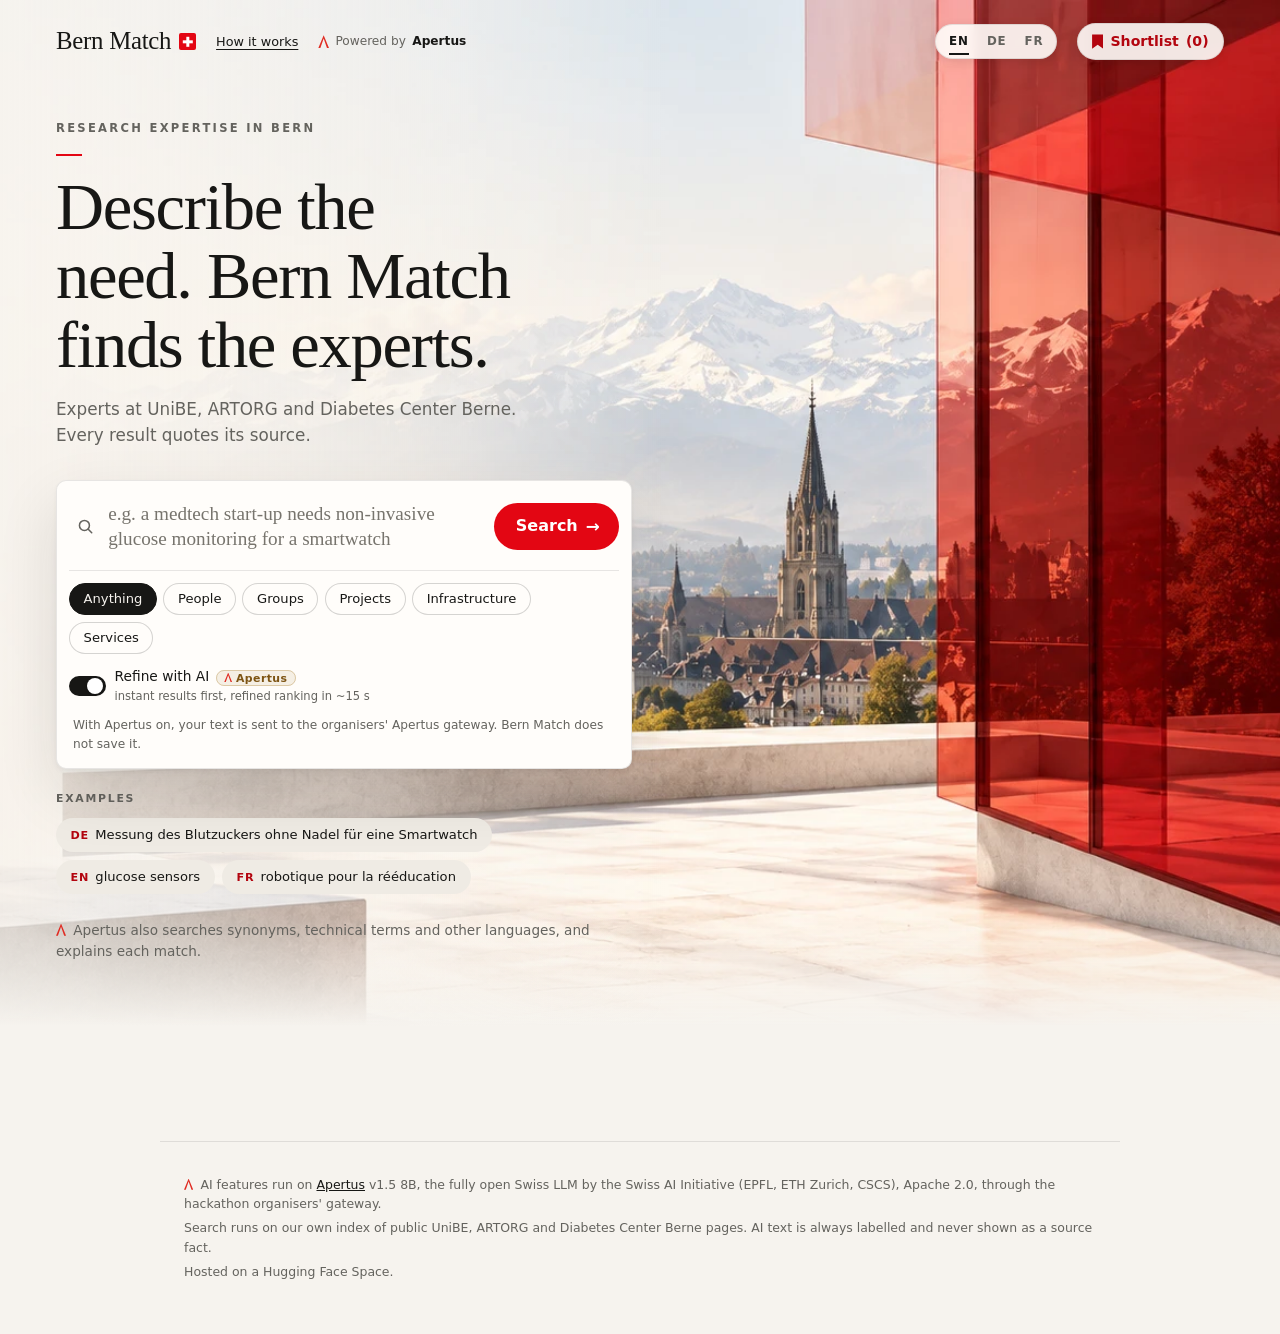
==== commit 97dc31f5: "UI freeze: shortlist as final page, compact search-engine cards, human type labels - Big "Add to sho" ====
--- a/app/static/index.html
+++ b/app/static/index.html
@@ -6,13 +6,14 @@
   <meta name="color-scheme" content="light dark">
   <title>Bern Match</title>
   <link rel="preload" as="image" href="hero.webp" type="image/webp">
-  <link rel="stylesheet" href="style.css?v=8">
+  <link rel="stylesheet" href="style.css?v=9">
 </head>
 <body>
   <!-- data-i18n* attributes name the text's key in i18n.js; the English below is the default. -->
   <a class="skip" href="#results" data-i18n="skip">Skip to results</a>
   <header class="top">
     <a class="brand" id="home" href="./" title="Back to the start page" data-i18n-title="top.home">Bern Match <span class="logo" aria-hidden="true"></span></a>
+    <a class="howitworks" href="https://github.com/AnAsteria/Apertus_Hack#how-it-works" target="_blank" rel="noopener noreferrer" data-i18n="top.how">How it works</a>
     <a class="powered" href="https://www.apertus-ai.org/" target="_blank" rel="noopener noreferrer" title="Apertus: the fully open Swiss LLM by EPFL, ETH Zurich and CSCS" data-i18n-title="top.poweredTitle">
       <i class="ap" aria-hidden="true"></i><span data-i18n="top.powered">Powered by</span> <b>Apertus</b>
     </a>
@@ -22,14 +23,14 @@
       <button type="button" data-lang="fr" lang="fr" title="Français">FR</button>
     </div>
     <button type="button" id="shortlist-toggle" class="ghost" aria-controls="shortlist" aria-expanded="false">
-      <span data-i18n="top.shortlist">Shortlist</span> <span id="shortlist-count" class="count">0</span>
+      <span data-i18n="top.shortlist">Shortlist</span> <span id="shortlist-count" class="count">(0)</span>
     </button>
   </header>
   <main>
     <section class="hero" id="hero">
       <div class="hero-copy">
       <p class="eyebrow" data-i18n="hero.eyebrow">Research expertise in Bern</p>
-      <h1 data-i18n="hero.h1">Describe the need. Apertus finds the experts.</h1>
+      <h1 data-i18n="hero.h1b">Describe the need. Bern Match finds the experts.</h1>
       <p class="sub" data-i18n="hero.sub">Experts at UniBE, ARTORG and Diabetes Center Berne. Every result quotes its source.</p>
       <form id="form" role="search">
         <label for="query" class="sr" data-i18n="hero.queryLabel">Keywords, a question, or a pasted company description</label>
@@ -40,10 +41,10 @@
         </div>
         <div class="row">
           <div class="chips" role="radiogroup" aria-label="Looking for" data-i18n-aria="hero.lookingFor" id="type-chips"></div>
-          <label class="switch" title="On: Apertus finds other wordings, re-ranks and explains each card (everything it adds is labelled as AI). Off: fast keyword and meaning search only, no AI." data-i18n-title="hero.switchTitle">
+          <label class="switch" title="Instant results first, refined ranking in ~15 s. Apertus finds other wordings, re-ranks and explains each card (everything it adds is labelled as AI). Off: fast keyword and meaning search only, no AI." data-i18n-title="hero.switchTitle2">
             <input type="checkbox" id="interpret" checked>
             <span class="track" aria-hidden="true"></span>
-            <span><span data-i18n="hero.use">Use</span> <span class="ai-tag">Apertus</span></span>
+            <span><span data-i18n="hero.refine">Refine with AI</span> <span class="ai-tag">Apertus</span> <span class="switch-hint" data-i18n="hero.refineHint">instant results first, refined ranking in ~15 s</span></span>
           </label>
         </div>
         <p class="privacy" data-i18n="hero.privacy">With Apertus on, your text is sent to the organisers' Apertus gateway. Bern Match does not save it.</p>
@@ -71,10 +72,11 @@
     <p data-i18n="footer.search">Search runs on our own index of public UniBE, ARTORG and Diabetes Center Berne pages. AI text is always labelled and never shown as a source fact.</p>
     <p data-i18n="footer.host">Hosted on a Hugging Face Space.</p>
   </footer>
-  <aside id="shortlist" class="drawer" hidden aria-label="Shortlist" data-i18n-aria="sl.title">
+  <aside id="shortlist" class="drawer sl-page" hidden aria-label="Shortlist" data-i18n-aria="sl.title">
+    <div class="sl-inner">
     <div class="drawer-head">
-      <h2 data-i18n="sl.title">Shortlist</h2>
-      <button type="button" id="shortlist-close" class="ghost" aria-label="Close shortlist" data-i18n-aria="sl.close">✕</button>
+      <h2 data-i18n="sl.titlePage">Your shortlist</h2>
+      <button type="button" id="shortlist-close" class="ghost" aria-label="Back to results" data-i18n-aria="sl.back"><span data-i18n="sl.backText">← Back to results</span></button>
     </div>
     <p class="meta" data-i18n="sl.intro">Your selections for this session. Select and exclude are sent as feedback; notes stay in this browser tab and are never sent.</p>
     <h3><span data-i18n="sl.selected">Selected</span> <span class="meta" data-i18n="sl.reorder">(drag or use the arrows to reorder)</span></h3>
@@ -87,14 +89,15 @@
       <button type="button" id="sl-export" class="primary" data-i18n="sl.exportPdf">Export PDF</button>
       <button type="button" id="sl-json" class="ghost" data-i18n="sl.json">Download JSON</button>
       <button type="button" id="sl-brief" class="ghost" data-i18n="sl.brief">Draft brief (Apertus)</button>
-      <button type="button" id="sl-email" class="ghost" data-i18n="sl.email" disabled>Draft e-mail (Apertus)</button>
+      <button type="button" id="sl-email" class="ghost" data-i18n="sl.emailNotSent" disabled>E-mail draft (Apertus, not sent)</button>
     </div>
     <div id="sl-ai-out" class="sl-ai-out" aria-live="polite"></div>
     <h3 data-i18n="sl.excluded">Excluded</h3>
     <ul id="sl-excluded" class="sl"></ul>
+    </div>
   </aside>
   <section id="print-view" aria-hidden="true"></section>
-  <script src="i18n.js?v=8"></script>
-  <script src="app.js?v=8"></script>
+  <script src="i18n.js?v=9"></script>
+  <script src="app.js?v=9"></script>
 </body>
 </html>
--- a/app/static/style.css
+++ b/app/static/style.css
@@ -411,3 +411,50 @@
     linear-gradient(0deg, var(--bg) 0, rgba(20, 19, 17, 0) 6rem); }
 }
 @media (prefers-color-scheme: dark) and (max-width: 36rem) { .hero::after { background: rgba(20, 19, 17, .86); } }
+
+/* 19 Oct UI freeze: search-engine style results, shortlist as the final page */
+body.searched .top { position: sticky; top: 0; z-index: 4; background: var(--bg); padding-bottom: .6rem; border-bottom: 1px solid var(--line); }
+#shortlist-toggle { border: 1px solid var(--red); color: var(--red-text); font-weight: 600; }
+#shortlist-toggle .count { background: transparent; padding: 0; min-width: 0; font-size: inherit; }
+.howitworks { font-size: .8rem; color: var(--text); text-decoration: underline; text-underline-offset: 3px; white-space: nowrap; }
+.switch-hint { display: block; font-size: .72rem; font-weight: 400; color: var(--muted); }
+.summary .found-line { flex-basis: 100%; margin: 0 0 .2rem; font-family: var(--serif); font-size: 1.25rem; }
+.card { padding: 1rem 1.2rem .8rem; margin: .7rem 0; }
+.card h3 { font-size: 1.3rem; }
+.card .quote-line { margin: .45rem 0 .1rem; font-family: var(--serif); font-size: 1rem; line-height: 1.4;
+  display: -webkit-box; -webkit-line-clamp: 2; -webkit-box-orient: vertical; overflow: hidden; }
+.card .link-line { margin: 0; font-size: .82rem; }
+.card .link-line .src { color: var(--red-text); text-decoration: none; font-weight: 600; }
+.card .link-line .src:hover { text-decoration: underline; }
+.card-details { margin-top: .4rem; font-size: .9rem; }
+.card-details > summary { cursor: pointer; width: fit-content; color: var(--muted); font-size: .82rem; }
+.card-details > .act-exclude { margin-top: .6rem; }
+.kicker .badge.moved-badge { margin-left: .5rem; text-transform: none; letter-spacing: 0; }
+button.primary.add-sl { padding: .6rem 1.1rem; font-size: .92rem; }
+button.primary.add-sl::after { content: none; }
+button.primary.add-sl::before { content: none; }
+button.primary.add-sl[aria-pressed="true"] { background: var(--text); color: var(--bg); }
+.more-results { margin: 1.5rem 0 1rem; padding-top: 1rem; border-top: 1px solid var(--line-strong); }
+.more-results > summary { cursor: pointer; width: fit-content; font-weight: 600; }
+.more-results .card { box-shadow: none; }
+/* The shortlist is a full page, not a side drawer */
+.drawer.sl-page { left: 0; width: 100%; border-left: 0; box-shadow: none; background: var(--bg); padding: 1.5rem 1rem 4rem; }
+.sl-page .sl-inner { max-width: 50rem; margin: 0 auto; }
+.sl-page > .sl-inner > label.inline { display: flex; gap: .4rem; align-items: flex-start; margin: .35rem 0; }
+.sl-page h2 { font-size: 2rem; }
+.sl li.sl-entry { display: block; background: var(--panel); border: 1px solid var(--line); border-radius: 6px; padding: 1rem 1.2rem; margin: .8rem 0; }
+.sl-entry .sl-head { display: flex; align-items: center; gap: .4rem; }
+.sl-entry .sl-name { flex: 1; font-family: var(--serif); font-size: 1.3rem; }
+.sl-contact { margin: .2rem 0 .5rem; }
+.sl-ai { margin: .6rem 0; padding: .4rem .8rem; border-left: 2px solid var(--ai-line); background: var(--ai-bg); }
+.sl-ai > summary { cursor: pointer; font-size: .85rem; }
+.sl-actions { display: flex; gap: .5rem; flex-wrap: wrap; margin: 1rem 0; }
+@media (max-width: 36rem) {
+  .howitworks { font-size: .72rem; }
+  .card-head { flex-direction: row; align-items: flex-start; }
+  button.primary.add-sl { padding: .5rem .8rem; font-size: .82rem; }
+}
+@media print { .top, .howitworks { display: none; } }
+body.sl-open main, body.sl-open .credit { display: none; }
+body.sl-open .drawer.sl-page { position: static; animation: none; overflow: visible; }
+body.sl-open .top { position: sticky; top: 0; z-index: 4; background: var(--bg); }
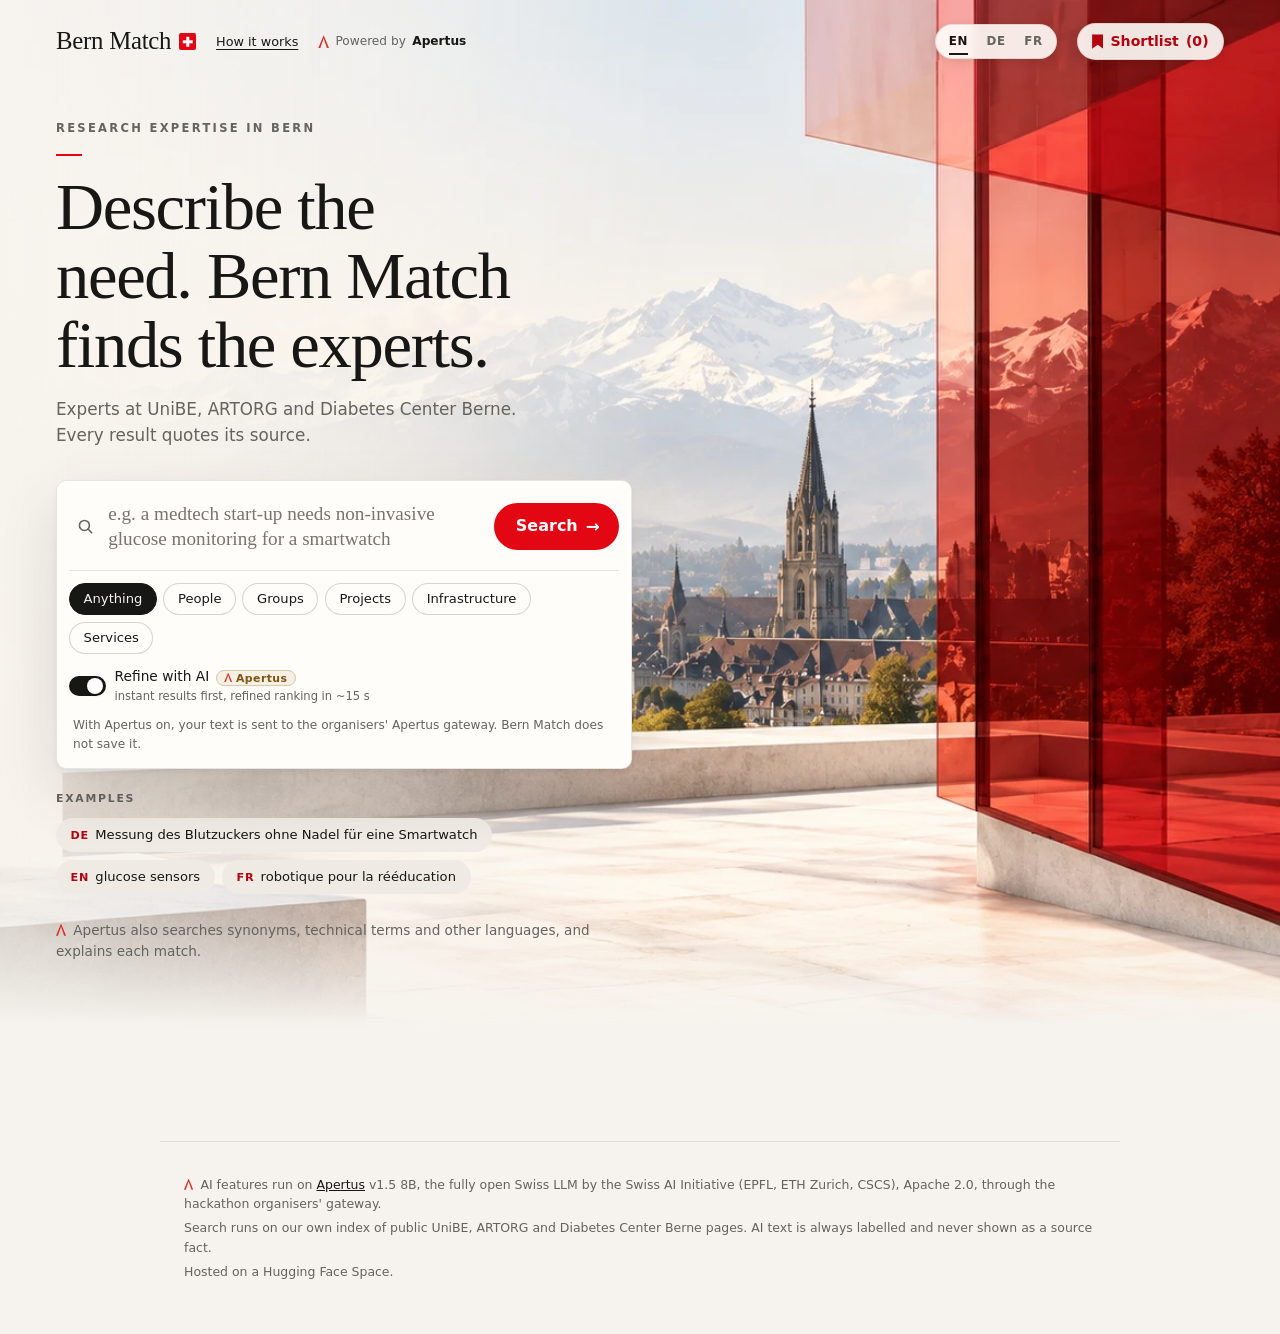
==== commit f7ad24ac: "Per-card confidence labels, sorted high first; weak requests get Apertus' ranking automatically - St" ====
--- a/app/static/index.html
+++ b/app/static/index.html
@@ -6,7 +6,7 @@
   <meta name="color-scheme" content="light dark">
   <title>Bern Match</title>
   <link rel="preload" as="image" href="hero.webp" type="image/webp">
-  <link rel="stylesheet" href="style.css?v=9">
+  <link rel="stylesheet" href="style.css?v=11">
 </head>
 <body>
   <!-- data-i18n* attributes name the text's key in i18n.js; the English below is the default. -->
@@ -97,7 +97,7 @@
     </div>
   </aside>
   <section id="print-view" aria-hidden="true"></section>
-  <script src="i18n.js?v=9"></script>
-  <script src="app.js?v=9"></script>
+  <script src="i18n.js?v=11"></script>
+  <script src="app.js?v=11"></script>
 </body>
 </html>
--- a/app/static/style.css
+++ b/app/static/style.css
@@ -458,3 +458,17 @@
 body.sl-open main, body.sl-open .credit { display: none; }
 body.sl-open .drawer.sl-page { position: static; animation: none; overflow: visible; }
 body.sl-open .top { position: sticky; top: 0; z-index: 4; background: var(--bg); }
+/* Traffic-light outcome: green clear match, yellow uncertain, red nothing found */
+.outcome .light { display: inline-block; width: .8rem; height: .8rem; border-radius: 50%; margin-right: .55rem; vertical-align: .05em; }
+.outcome.sig-green { border-top-color: #1f8f3a; } .sig-green .light { background: #1f8f3a; box-shadow: 0 0 0 3px rgba(31, 143, 58, .18); }
+.outcome.sig-yellow { border-top-color: #d9a400; } .sig-yellow .light { background: #e0ac00; box-shadow: 0 0 0 3px rgba(224, 172, 0, .22); }
+.outcome.sig-red { border-top-color: var(--red); } .sig-red .light { background: var(--red); box-shadow: 0 0 0 3px rgba(227, 6, 19, .18); }
+.outcome.sig-green { padding: .7rem 1.25rem; } .outcome.sig-green h2 { font-size: 1.1rem; } .outcome.sig-green p { margin: .1rem 0 0; font-size: .9rem; color: var(--muted); }
+/* Per-card confidence label: green strong, yellow possible, red weak */
+.badge.conf { text-transform: none; letter-spacing: 0; font-weight: 600; margin-right: .5rem; border: 1px solid transparent; }
+.badge.conf::before { content: ""; display: inline-block; width: .5rem; height: .5rem; border-radius: 50%; margin-right: .35rem; vertical-align: .05em; }
+.conf-3 { background: rgba(31, 143, 58, .12); color: #17692b; } .conf-3::before { background: #1f8f3a; }
+.conf-2 { background: rgba(224, 172, 0, .16); color: #7a5d00; } .conf-2::before { background: #e0ac00; }
+.conf-1 { background: rgba(227, 6, 19, .09); color: var(--red-text); } .conf-1::before { background: var(--red); }
+@media (prefers-color-scheme: dark) { .conf-3 { color: #7fd99a; } .conf-2 { color: #f0cc5c; } }
+.status.refining-strong { font-weight: 600; color: var(--ai); }
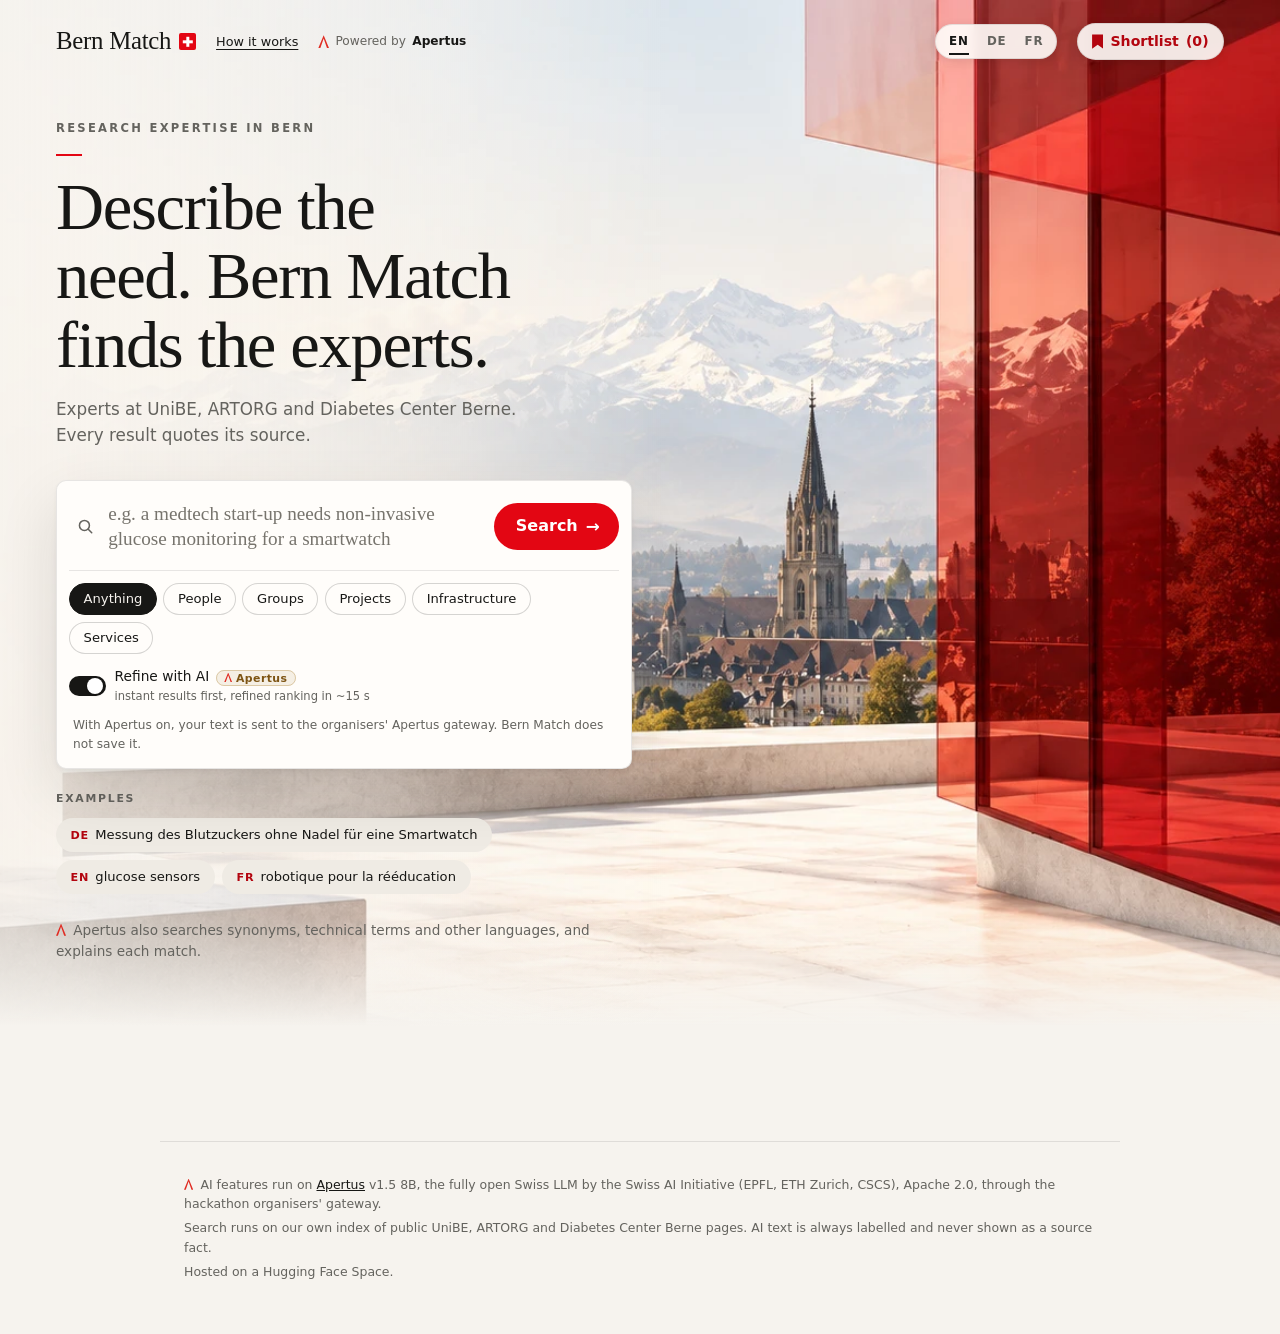
==== commit 203e06b7: "Red result shows only the red box: no 'Found N ...' line, counts, status or Apertus panel Co-Authore" ====
--- a/app/static/index.html
+++ b/app/static/index.html
@@ -6,7 +6,7 @@
   <meta name="color-scheme" content="light dark">
   <title>Bern Match</title>
   <link rel="preload" as="image" href="hero.webp" type="image/webp">
-  <link rel="stylesheet" href="style.css?v=11">
+  <link rel="stylesheet" href="style.css?v=13">
 </head>
 <body>
   <!-- data-i18n* attributes name the text's key in i18n.js; the English below is the default. -->
@@ -97,7 +97,7 @@
     </div>
   </aside>
   <section id="print-view" aria-hidden="true"></section>
-  <script src="i18n.js?v=11"></script>
-  <script src="app.js?v=11"></script>
+  <script src="i18n.js?v=13"></script>
+  <script src="app.js?v=13"></script>
 </body>
 </html>
--- a/app/static/style.css
+++ b/app/static/style.css
@@ -472,3 +472,13 @@
 .conf-1 { background: rgba(227, 6, 19, .09); color: var(--red-text); } .conf-1::before { background: var(--red); }
 @media (prefers-color-scheme: dark) { .conf-3 { color: #7fd99a; } .conf-2 { color: #f0cc5c; } }
 .status.refining-strong { font-weight: 600; color: var(--ai); }
+/* "How we read your request": one closed line until the analyst opens it */
+.needs { padding: .55rem 1rem; }
+.needs-fold > summary { cursor: pointer; list-style: none; display: flex; align-items: center; gap: .6rem; flex-wrap: wrap; }
+.needs-fold > summary::-webkit-details-marker { display: none; }
+.needs-fold > summary::after { content: "Show \25BE"; margin-left: auto; font-size: .78rem; font-weight: 600; color: var(--ai); }
+.needs-fold[open] > summary::after { content: "Hide \25B4"; }
+.needs-fold[open] > summary { margin-bottom: .4rem; }
+.needs .ai-head { margin: 0; }
+.needs-hint { font-size: .8rem; font-weight: 400; color: var(--muted); }
+.needs-hint.busy::before { content: "\25CF"; color: var(--ai-line); margin-right: .4rem; animation: pulse 1.2s ease-in-out infinite; }
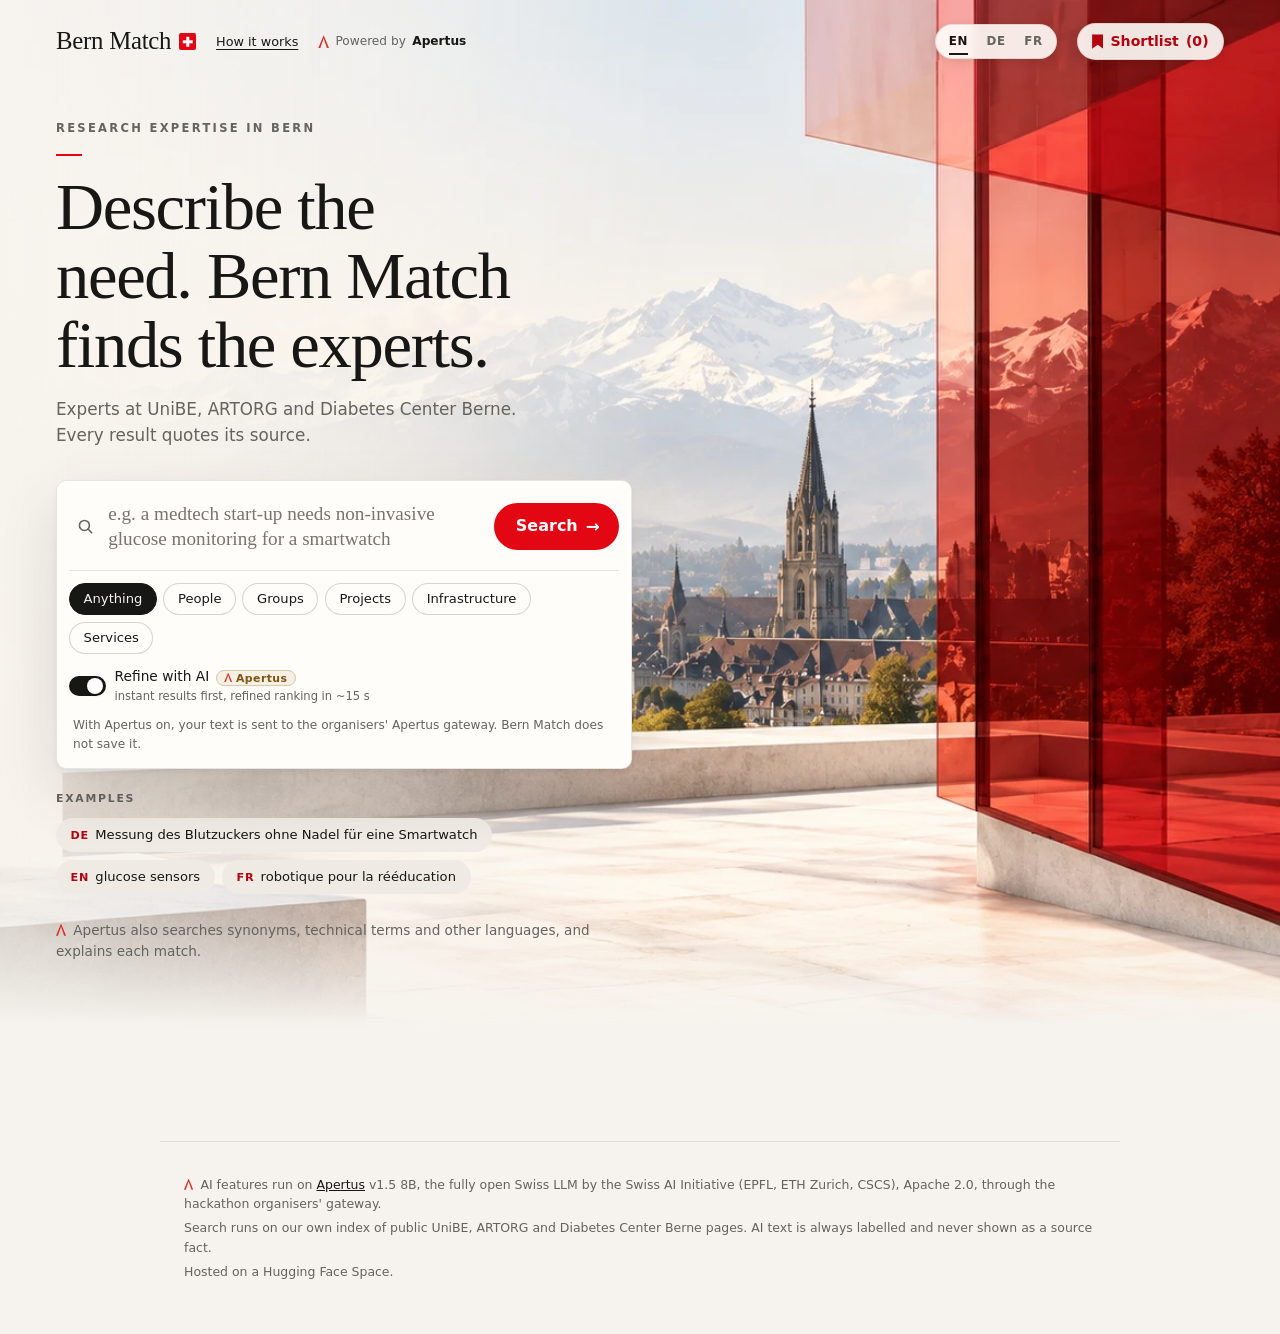
==== commit 30648124: "UI: nonsense requests show only the red box, never people Dimitry: "why does an absurd request still" ====
--- a/app/static/index.html
+++ b/app/static/index.html
@@ -6,7 +6,7 @@
   <meta name="color-scheme" content="light dark">
   <title>Bern Match</title>
   <link rel="preload" as="image" href="hero.webp" type="image/webp">
-  <link rel="stylesheet" href="style.css?v=13">
+  <link rel="stylesheet" href="style.css?v=14">
 </head>
 <body>
   <!-- data-i18n* attributes name the text's key in i18n.js; the English below is the default. -->
@@ -97,7 +97,7 @@
     </div>
   </aside>
   <section id="print-view" aria-hidden="true"></section>
-  <script src="i18n.js?v=13"></script>
-  <script src="app.js?v=13"></script>
+  <script src="i18n.js?v=14"></script>
+  <script src="app.js?v=14"></script>
 </body>
 </html>
